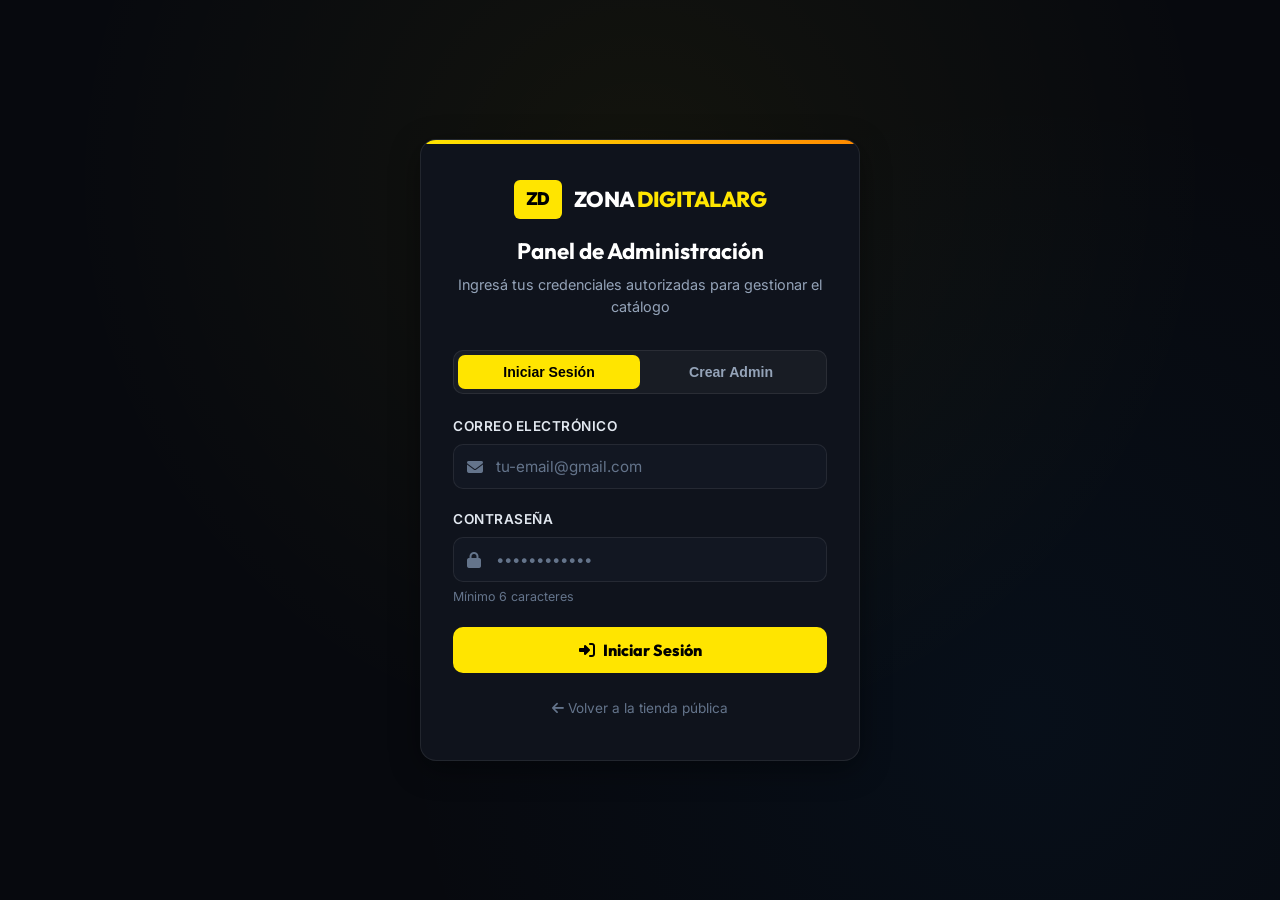
==== admin/index.html @ f590234f "Add files via upload" ====
<!DOCTYPE html>
<html lang="es">
<head>
    <meta charset="UTF-8">
    <meta name="viewport" content="width=device-width, initial-scale=1.0">
    <title>Panel de Administración | Zona Digitalarg</title>
    <meta name="robots" content="noindex, nofollow">
    
    <!-- Google Fonts: Outfit & Inter -->
    <link rel="preconnect" href="https://fonts.googleapis.com">
    <link rel="preconnect" href="https://fonts.gstatic.com" crossorigin>
    <link href="https://fonts.googleapis.com/css2?family=Inter:wght@400;500;600;700&family=Outfit:wght@600;700;800;900&display=swap" rel="stylesheet">
    
    <!-- FontAwesome 6 Icons -->
    <link rel="stylesheet" href="https://cdnjs.cloudflare.com/ajax/libs/font-awesome/6.4.2/css/all.min.css">
    
    <!-- Hoja de estilos del panel -->
    <link rel="stylesheet" href="admin.css">
</head>
<body>

    <!-- ====================================================================
         1. PANTALLA DE INICIO DE SESIÓN (LOGIN)
         ==================================================================== -->
    <div class="login-wrapper" id="loginScreen">
        <div class="login-card">
            <div class="login-header">
                <a href="../index.html" class="login-logo">
                    <span class="login-badge">ZD</span>
                    <span class="login-brand-text">ZONA <span>DIGITALARG</span></span>
                </a>
                <h1 class="login-title">Panel de Administración</h1>
                <p class="login-subtitle">Ingresá tus credenciales autorizadas para gestionar el catálogo</p>
            </div>

            <!-- Alerta informativa de estado de conexión -->
            <div id="loginAlertBox" style="display: none; margin-bottom: 20px; padding: 12px 14px; border-radius: 8px; font-size: 0.88rem;"></div>

            <!-- Selector de modo (Iniciar Sesión vs Registrar Administrador) -->
            <div style="display: flex; background: rgba(255, 255, 255, 0.04); padding: 4px; border-radius: 10px; margin-bottom: 22px; border: 1px solid var(--border-color);">
                <button type="button" id="btnTabLogin" onclick="setAuthMode('login')" style="flex: 1; padding: 9px 12px; border: none; border-radius: 7px; font-weight: 600; font-size: 0.88rem; cursor: pointer; transition: var(--transition); background: var(--color-primary); color: #000;">
                    Iniciar Sesión
                </button>
                <button type="button" id="btnTabRegister" onclick="setAuthMode('register')" style="flex: 1; padding: 9px 12px; border: none; border-radius: 7px; font-weight: 600; font-size: 0.88rem; cursor: pointer; transition: var(--transition); background: transparent; color: var(--text-muted);">
                    Crear Admin
                </button>
            </div>

            <form id="loginForm" onsubmit="handleAuthSubmit(event)">
                <div class="form-group">
                    <label class="form-label" for="loginEmail">Correo Electrónico</label>
                    <div class="input-with-icon">
                        <i class="fa-solid fa-envelope"></i>
                        <input type="email" id="loginEmail" class="form-control" placeholder="tu-email@gmail.com" required autocomplete="email">
                    </div>
                </div>

                <div class="form-group">
                    <label class="form-label" for="loginPassword">Contraseña</label>
                    <div class="input-with-icon">
                        <i class="fa-solid fa-lock"></i>
                        <input type="password" id="loginPassword" class="form-control" placeholder="••••••••••••" required autocomplete="current-password" minlength="6">
                    </div>
                    <span id="authHintText" style="display: block; font-size: 0.78rem; color: var(--text-dim); margin-top: 6px;">
                        Mínimo 6 caracteres
                    </span>
                </div>

                <button type="submit" class="btn-primary" id="btnLoginSubmit">
                    <i class="fa-solid fa-right-to-bracket"></i>
                    <span id="btnSubmitText">Iniciar Sesión</span>
                </button>
            </form>

            <div style="margin-top: 24px; text-align: center;">
                <a href="../index.html" style="color: var(--text-dim); text-decoration: none; font-size: 0.85rem; transition: var(--transition);">
                    <i class="fa-solid fa-arrow-left"></i> Volver a la tienda pública
                </a>
            </div>
        </div>
    </div>


    <!-- ====================================================================
         2. PANEL DE ADMINISTRACIÓN (DASHBOARD AUTENTICADO)
         ==================================================================== -->
    <div id="adminDashboard" style="display: none;">
        
        <!-- Barra de Navegación Superior -->
        <header class="admin-navbar">
            <div class="nav-content">
                <a href="../index.html" target="_blank" class="nav-brand" title="Ver sitio web público">
                    <span class="login-badge">ZD</span>
                    <span class="login-brand-text">ZONA <span>DIGITALARG</span></span>
                    <span class="admin-badge">Admin Panel</span>
                </a>

                <div class="nav-actions">
                    <div class="user-pill">
                        <i class="fa-solid fa-user-shield"></i>
                        <span id="currentAdminEmail">admin@zonadigital.com</span>
                    </div>

                    <a href="../index.html" target="_blank" class="btn-secondary" title="Abrir tienda en nueva pestaña">
                        <i class="fa-solid fa-arrow-up-right-from-square"></i>
                        <span>Ver Web</span>
                    </a>

                    <button type="button" class="btn-danger-outline" onclick="handleLogout()" title="Cerrar sesión">
                        <i class="fa-solid fa-power-off"></i>
                        <span>Salir</span>
                    </button>
                </div>
            </div>
        </header>

        <!-- Contenedor Principal del Panel -->
        <main class="admin-container">
            
            <!-- Selector de Secciones Principales del Admin -->
            <div class="admin-sections-nav">
                <button type="button" class="admin-section-tab active" id="btnTabCatalog" onclick="switchAdminSection('catalog')">
                    <i class="fa-solid fa-gamepad"></i>
                    <span>Catálogo de Juegos</span>
                </button>
                <button type="button" class="admin-section-tab" id="btnTabOffers" onclick="switchAdminSection('offers')">
                    <i class="fa-solid fa-fire" style="color: #FF5E00;"></i>
                    <span>Ofertas & Carrusel</span>
                    <span class="psplus-tab-badge" id="badgeOffersCount" style="background: #FF5E00; color: #fff;">0</span>
                </button>
                <button type="button" class="admin-section-tab" id="btnTabPsPlus" onclick="switchAdminSection('psplus')">
                    <i class="fa-solid fa-crown" style="color: #FFE500;"></i>
                    <span>PlayStation Plus</span>
                    <span class="psplus-tab-badge">Precios</span>
                </button>
            </div>

            <!-- VISTA 1: CATÁLOGO DE JUEGOS -->
            <div id="sectionCatalogView">
                <!-- Fila de Métricas / Resumen rápido -->
                <div class="metrics-grid">
                    <div class="metric-card">
                        <div class="metric-icon-box total">
                            <i class="fa-solid fa-gamepad"></i>
                        </div>
                        <div class="metric-data">
                            <span class="metric-label">Total Catálogo</span>
                            <div class="metric-value" id="statTotalGames">0</div>
                        </div>
                    </div>

                    <div class="metric-card">
                        <div class="metric-icon-box available">
                            <i class="fa-solid fa-circle-check"></i>
                        </div>
                        <div class="metric-data">
                            <span class="metric-label">Disponibles</span>
                            <div class="metric-value" id="statAvailableGames">0</div>
                        </div>
                    </div>

                    <div class="metric-card">
                        <div class="metric-icon-box out">
                            <i class="fa-solid fa-ban"></i>
                        </div>
                        <div class="metric-data">
                            <span class="metric-label">Sin Stock</span>
                            <div class="metric-value" id="statOutGames">0</div>
                        </div>
                    </div>

                    <div class="metric-card">
                        <div class="metric-icon-box upcoming">
                            <i class="fa-solid fa-clock"></i>
                        </div>
                        <div class="metric-data">
                            <span class="metric-label">Próximamente</span>
                            <div class="metric-value" id="statUpcomingGames">0</div>
                        </div>
                    </div>
                </div>

                <!-- Barra de Herramientas: Buscador, Filtros y Botones -->
                <section class="toolbar-section">
                    <div class="toolbar-filters">
                        <!-- Buscador en tiempo real -->
                        <div class="search-box">
                            <i class="fa-solid fa-magnifying-glass"></i>
                            <input type="text" id="adminSearchInput" class="search-input" placeholder="Buscar por título o género..." oninput="filterGamesList()">
                        </div>

                        <!-- Filtro por Plataforma -->
                        <select id="adminPlatformFilter" class="filter-select" onchange="filterGamesList()">
                            <option value="all">Todas las plataformas</option>
                            <option value="PS5">PlayStation 5</option>
                            <option value="PS4">PlayStation 4</option>
                            <option value="PS3">PlayStation 3</option>
                        </select>

                        <!-- Filtro por Disponibilidad -->
                        <select id="adminAvailabilityFilter" class="filter-select" onchange="filterGamesList()">
                            <option value="all">Todos los estados</option>
                            <option value="disponible">🟢 Disponible</option>
                            <option value="sin_stock">🔴 Sin Stock</option>
                            <option value="proximamente">🟣 Próximamente</option>
                        </select>
                    </div>

                    <div class="toolbar-actions">
                        <!-- Botón de migración inicial segura -->
                        <button type="button" class="btn-migrate" id="btnMigrateData" onclick="migrateInitialCatalog()" title="Importa automáticamente todos los juegos actuales a la base de datos">
                            <i class="fa-solid fa-cloud-arrow-up"></i>
                            <span>Migrar Catálogo Actual</span>
                        </button>

                        <!-- Botón para agregar un nuevo juego -->
                        <button type="button" class="btn-add-game" onclick="openGameModal()">
                            <i class="fa-solid fa-plus"></i>
                            <span>Nuevo Juego</span>
                        </button>
                    </div>
                </section>

                <!-- Tabla de Juegos -->
                <div class="table-wrapper">
                    <table class="games-table">
                        <thead>
                            <tr>
                                <th style="width: 50px;">Img</th>
                                <th>Juego / Categoría</th>
                                <th>Plataformas</th>
                                <th>Precios</th>
                                <th style="width: 170px;">Disponibilidad</th>
                                <th style="width: 110px; text-align: right;">Acciones</th>
                            </tr>
                        </thead>
                        <tbody id="gamesTableBody">
                            <!-- Se llena dinámicamente con JavaScript -->
                        </tbody>
                    </table>

                    <!-- Mensaje cuando no hay resultados -->
                    <div class="empty-state" id="emptyStateBox" style="display: none;">
                        <i class="fa-solid fa-box-open"></i>
                        <h3>No se encontraron productos</h3>
                        <p>Intentá cambiando los filtros o agregá un nuevo juego al catálogo.</p>
                    </div>
                </div>
            </div>

            <!-- VISTA 2: GESTIÓN DE OFERTAS & CARRUSEL -->
            <div id="sectionOffersView" style="display: none;">
                <div class="psplus-admin-panel">
                    
                    <div class="psplus-admin-header">
                        <div>
                            <div class="psplus-badge-tag" style="background: rgba(255, 94, 0, 0.12); color: #FF5E00; border-color: rgba(255, 94, 0, 0.3);">
                                <i class="fa-solid fa-fire"></i> Promociones Especiales
                            </div>
                            <h2 class="psplus-admin-title">Gestión de Ofertas & Carrusel</h2>
                            <p class="psplus-admin-subtitle">Agregá o quitá juegos de la sección de Ofertas y definí cuáles aparecen en el Carrusel principal.</p>
                        </div>
                        <div style="display: flex; gap: 10px; align-items: center;">
                            <button type="button" class="btn-primary" onclick="saveAllOffersChanges(event)" id="btnSaveAllOffers" style="background: #FF5E00; border-color: #FF5E00; color: #fff;">
                                <i class="fa-solid fa-floppy-disk"></i>
                                <span>Guardar Cambios de Ofertas</span>
                            </button>
                        </div>
                    </div>

                    <!-- Panel rápido para agregar un juego a ofertas -->
                    <div class="add-offer-box">
                        <div style="display: flex; align-items: center; gap: 8px; margin-bottom: 16px;">
                            <i class="fa-solid fa-circle-plus" style="color: #FF5E00; font-size: 1.2rem;"></i>
                            <h3 style="font-family: var(--font-heading); font-size: 1.15rem; color: #fff; margin: 0;">Poner un Juego en Oferta</h3>
                        </div>
                        
                        <div class="add-offer-grid">
                            <div class="form-group" style="margin-bottom: 0;">
                                <label class="form-label" for="adminOfferSelectGame">Elegir Juego del Catálogo</label>
                                <select id="adminOfferSelectGame" class="form-control" onchange="onAdminSelectGameForOffer()">
                                    <option value="">-- Seleccioná un juego --</option>
                                    <!-- Se llena dinámicamente con los juegos del catálogo -->
                                </select>
                            </div>

                            <div class="form-group" style="margin-bottom: 0;">
                                <label class="form-label" for="adminOfferNewPrice">Precio de Oferta ($)</label>
                                <input type="number" id="adminOfferNewPrice" class="form-control" placeholder="Ej: 14500" oninput="calculateOfferDiscount()">
                            </div>

                            <div class="form-group" style="margin-bottom: 0;">
                                <label class="form-label" for="adminOfferOldPrice">Precio Anterior ($)</label>
                                <input type="number" id="adminOfferOldPrice" class="form-control" placeholder="Ej: 22000" oninput="calculateOfferDiscount()">
                            </div>

                            <div class="form-group" style="margin-bottom: 0;">
                                <label class="form-label" for="adminOfferDiscount">Descuento (%)</label>
                                <input type="text" id="adminOfferDiscount" class="form-control" placeholder="-30%">
                            </div>

                            <div class="form-group" style="margin-bottom: 0; display: flex; align-items: center; padding-top: 28px;">
                                <label style="display: flex; align-items: center; gap: 8px; cursor: pointer; color: var(--text-white); font-weight: 600; font-size: 0.88rem;">
                                    <input type="checkbox" id="adminOfferInCarousel" checked style="width: 18px; height: 18px; accent-color: #FF5E00;">
                                    <span>Destacar en Carrusel</span>
                                </label>
                            </div>

                            <div style="display: flex; align-items: flex-end;">
                                <button type="button" class="btn-primary" onclick="addGameToOffers()" style="width: 100%; justify-content: center; background: #FF5E00; border-color: #FF5E00; color: #fff;">
                                    <i class="fa-solid fa-plus"></i>
                                    <span>Activar Oferta</span>
                                </button>
                            </div>
                        </div>
                    </div>

                    <!-- Grilla / Lista de Ofertas Activas -->
                    <div style="margin-top: 30px;">
                        <div style="display: flex; justify-content: space-between; align-items: center; margin-bottom: 16px; flex-wrap: wrap; gap: 10px;">
                            <h3 style="font-family: var(--font-heading); font-size: 1.2rem; color: var(--text-white); display: flex; align-items: center; gap: 10px;">
                                <i class="fa-solid fa-tags" style="color: #FF5E00;"></i>
                                <span>Juegos en Oferta Activos</span>
                                <span class="psplus-tab-badge" id="activeOffersCounter" style="background: #FF5E00; color: #fff;">0</span>
                            </h3>
                            <span style="font-size: 0.85rem; color: var(--text-dim);">
                                Hacé clic en la estrella para mostrar o quitar del carrusel principal
                            </span>
                        </div>

                        <div class="table-wrapper">
                            <table class="games-table">
                                <thead>
                                    <tr>
                                        <th style="width: 50px;">Img</th>
                                        <th>Juego</th>
                                        <th style="width: 160px;">Precio Oferta</th>
                                        <th style="width: 160px;">Precio Tachado</th>
                                        <th style="width: 110px;">Descuento</th>
                                        <th style="width: 150px; text-align: center;">Carrusel</th>
                                        <th style="width: 120px; text-align: right;">Acciones</th>
                                    </tr>
                                </thead>
                                <tbody id="offersTableBody">
                                    <!-- Se llena dinámicamente con JavaScript -->
                                </tbody>
                            </table>
                        </div>
                    </div>

                </div>
            </div>

            <!-- VISTA 3: GESTIÓN DE PRECIOS PLAYSTATION PLUS -->
            <div id="sectionPsPlusView" style="display: none;">
                <div class="psplus-admin-panel">
                    <div class="psplus-admin-header">
                        <div>
                            <div class="psplus-badge-tag"><i class="fa-solid fa-crown"></i> Membresías Oficiales</div>
                            <h2 class="psplus-admin-title">Precios de PlayStation Plus</h2>
                            <p class="psplus-admin-subtitle">Modificá los precios de cada plan y duración para PS5 y PS4 en un solo clic.</p>
                        </div>
                        <div class="psplus-console-selector">
                            <button type="button" class="psplus-console-btn active" id="btnPsPlusPS5" onclick="setAdminPsPlusConsole('PS5')">
                                <i class="fa-brands fa-playstation"></i> PlayStation 5
                            </button>
                            <button type="button" class="psplus-console-btn" id="btnPsPlusPS4" onclick="setAdminPsPlusConsole('PS4')">
                                <i class="fa-brands fa-playstation"></i> PlayStation 4
                            </button>
                        </div>
                    </div>

                    <form id="psPlusPricesForm" onsubmit="saveAdminPsPlusPrices(event)">
                        <div class="psplus-cards-grid">
                            <!-- Tarjeta Essential -->
                            <div class="psplus-admin-card tier-essential">
                                <div class="psplus-card-top" style="border-left: 4px solid #FFE500;">
                                    <div class="psplus-tier-badge-pill" style="color: #FFE500; background: rgba(255, 229, 0, 0.1);">
                                        <i class="fa-solid fa-bolt"></i> Essential
                                    </div>
                                    <h3 class="psplus-tier-headline">PS Plus Essential</h3>
                                    <p class="psplus-tier-sub">Online multijugador y juegos mensuales</p>
                                </div>
                                <div class="psplus-prices-inputs">
                                    <div class="price-input-row">
                                        <label><i class="fa-regular fa-calendar"></i> 1 Mes</label>
                                        <div class="currency-input-wrap">
                                            <span>$</span>
                                            <input type="number" id="psplus_essential_1" min="0" step="100" class="form-control" required>
                                        </div>
                                    </div>
                                    <div class="price-input-row">
                                        <label><i class="fa-regular fa-calendar-days"></i> 3 Meses</label>
                                        <div class="currency-input-wrap">
                                            <span>$</span>
                                            <input type="number" id="psplus_essential_3" min="0" step="100" class="form-control" required>
                                        </div>
                                    </div>
                                    <div class="price-input-row">
                                        <label><i class="fa-solid fa-calendar-week"></i> 6 Meses</label>
                                        <div class="currency-input-wrap">
                                            <span>$</span>
                                            <input type="number" id="psplus_essential_6" min="0" step="100" class="form-control" required>
                                        </div>
                                    </div>
                                    <div class="price-input-row">
                                        <label><i class="fa-solid fa-calendar-check"></i> 12 Meses</label>
                                        <div class="currency-input-wrap">
                                            <span>$</span>
                                            <input type="number" id="psplus_essential_12" min="0" step="100" class="form-control" required>
                                        </div>
                                    </div>
                                </div>
                            </div>

                            <!-- Tarjeta Extra -->
                            <div class="psplus-admin-card tier-extra">
                                <div class="psplus-card-top" style="border-left: 4px solid #00D2FF;">
                                    <div class="psplus-tier-badge-pill" style="color: #00D2FF; background: rgba(0, 210, 255, 0.1);">
                                        <i class="fa-solid fa-fire"></i> Extra (Recomendado)
                                    </div>
                                    <h3 class="psplus-tier-headline">PS Plus Extra</h3>
                                    <p class="psplus-tier-sub">Catálogo de 400+ juegos PS4 y PS5</p>
                                </div>
                                <div class="psplus-prices-inputs">
                                    <div class="price-input-row">
                                        <label><i class="fa-regular fa-calendar"></i> 1 Mes</label>
                                        <div class="currency-input-wrap">
                                            <span>$</span>
                                            <input type="number" id="psplus_extra_1" min="0" step="100" class="form-control" required>
                                        </div>
                                    </div>
                                    <div class="price-input-row">
                                        <label><i class="fa-regular fa-calendar-days"></i> 3 Meses</label>
                                        <div class="currency-input-wrap">
                                            <span>$</span>
                                            <input type="number" id="psplus_extra_3" min="0" step="100" class="form-control" required>
                                        </div>
                                    </div>
                                    <div class="price-input-row">
                                        <label><i class="fa-solid fa-calendar-week"></i> 6 Meses</label>
                                        <div class="currency-input-wrap">
                                            <span>$</span>
                                            <input type="number" id="psplus_extra_6" min="0" step="100" class="form-control" required>
                                        </div>
                                    </div>
                                    <div class="price-input-row">
                                        <label><i class="fa-solid fa-calendar-check"></i> 12 Meses</label>
                                        <div class="currency-input-wrap">
                                            <span>$</span>
                                            <input type="number" id="psplus_extra_12" min="0" step="100" class="form-control" required>
                                        </div>
                                    </div>
                                </div>
                            </div>

                            <!-- Tarjeta Deluxe -->
                            <div class="psplus-admin-card tier-deluxe">
                                <div class="psplus-card-top" style="border-left: 4px solid #C084FC;">
                                    <div class="psplus-tier-badge-pill" style="color: #C084FC; background: rgba(192, 132, 252, 0.1);">
                                        <i class="fa-solid fa-crown"></i> Deluxe (Máximo)
                                    </div>
                                    <h3 class="psplus-tier-headline">PS Plus Deluxe</h3>
                                    <p class="psplus-tier-sub">Clásicos PS1/PS2/PSP y pruebas</p>
                                </div>
                                <div class="psplus-prices-inputs">
                                    <div class="price-input-row">
                                        <label><i class="fa-regular fa-calendar"></i> 1 Mes</label>
                                        <div class="currency-input-wrap">
                                            <span>$</span>
                                            <input type="number" id="psplus_deluxe_1" min="0" step="100" class="form-control" required>
                                        </div>
                                    </div>
                                    <div class="price-input-row">
                                        <label><i class="fa-regular fa-calendar-days"></i> 3 Meses</label>
                                        <div class="currency-input-wrap">
                                            <span>$</span>
                                            <input type="number" id="psplus_deluxe_3" min="0" step="100" class="form-control" required>
                                        </div>
                                    </div>
                                    <div class="price-input-row">
                                        <label><i class="fa-solid fa-calendar-week"></i> 6 Meses</label>
                                        <div class="currency-input-wrap">
                                            <span>$</span>
                                            <input type="number" id="psplus_deluxe_6" min="0" step="100" class="form-control" required>
                                        </div>
                                    </div>
                                    <div class="price-input-row">
                                        <label><i class="fa-solid fa-calendar-check"></i> 12 Meses</label>
                                        <div class="currency-input-wrap">
                                            <span>$</span>
                                            <input type="number" id="psplus_deluxe_12" min="0" step="100" class="form-control" required>
                                        </div>
                                    </div>
                                </div>
                            </div>
                        </div>

                        <!-- Barra de Acciones de PS Plus -->
                        <div class="psplus-admin-actions">
                            <button type="submit" class="btn-primary" id="btnSavePsPlus">
                                <i class="fa-solid fa-floppy-disk"></i>
                                <span>Guardar Precios de PlayStation Plus</span>
                            </button>
                            <button type="button" class="btn-secondary" onclick="resetAdminPsPlusPrices()">
                                <i class="fa-solid fa-rotate-left"></i>
                                <span>Restablecer Precios Originales</span>
                            </button>
                            <span id="psplusSaveHint" class="psplus-save-hint">
                                <i class="fa-solid fa-circle-check"></i> Los precios se reflejan en la tienda pública al instante.
                            </span>
                        </div>
                    </form>
                </div>
            </div>

        </main>
    </div>


    <!-- ====================================================================
         3. MODAL DE CREACIÓN / EDICIÓN DE JUEGO
         ==================================================================== -->
    <div class="modal-overlay" id="gameEditModal">
        <div class="modal-card">
            
            <div class="modal-header">
                <h2 class="modal-title" id="modalFormTitle">
                    <i class="fa-solid fa-gamepad"></i>
                    <span>Agregar Nuevo Juego</span>
                </h2>
                <button type="button" class="btn-close-modal" onclick="closeGameModal()" title="Cerrar ventana">
                    <i class="fa-solid fa-xmark"></i>
                </button>
            </div>

            <form id="gameForm" onsubmit="saveGame(event)">
                <input type="hidden" id="formGameId">

                <div class="modal-body">
                    
                    <!-- 1. Nombre del Juego -->
                    <div class="form-group">
                        <label class="form-label" for="formTitle">Título del Juego *</label>
                        <input type="text" id="formTitle" class="form-control" placeholder="Ej: EA SPORTS FC 27" required>
                    </div>

                    <!-- 2. Plataformas y Categoría -->
                    <div class="form-grid-2">
                        <div class="form-group">
                            <label class="form-label">Plataformas *</label>
                            <div class="platforms-selector">
                                <label class="platform-chip" id="chipPS5">
                                    <input type="checkbox" id="checkPS5" value="PS5" onchange="togglePlatformChip(this); updatePriceInputsVisibility();">
                                    <span>PS5</span>
                                </label>
                                <label class="platform-chip" id="chipPS4">
                                    <input type="checkbox" id="checkPS4" value="PS4" onchange="togglePlatformChip(this); updatePriceInputsVisibility();">
                                    <span>PS4</span>
                                </label>
                                <label class="platform-chip" id="chipPS3">
                                    <input type="checkbox" id="checkPS3" value="PS3" onchange="togglePlatformChip(this); updatePriceInputsVisibility();">
                                    <span>PS3</span>
                                </label>
                            </div>
                        </div>

                        <div class="form-group">
                            <label class="form-label" for="formCategory">Categoría</label>
                            <select id="formCategory" class="form-control">
                                <option value="accion">Acción</option>
                                <option value="deportes">Deportes</option>
                                <option value="aventura">Aventura</option>
                                <option value="terror">Terror</option>
                                <option value="carreras">Carreras</option>
                                <option value="lucha">Lucha</option>
                                <option value="rpg">RPG / Rol</option>
                                <option value="familiar">Familiar / Cooperativo</option>
                            </select>
                        </div>
                    </div>

                    <!-- 3. Estado de Disponibilidad (Regla 4) -->
                    <div class="form-group">
                        <label class="form-label">Estado de Disponibilidad *</label>
                        <div class="availability-radios">
                            <label class="avail-card-option opt-disponible selected" id="optDispo">
                                <input type="radio" name="formAvailability" value="disponible" checked onchange="updateAvailabilityRadioUi()">
                                <span class="avail-title"><i class="fa-solid fa-circle-check"></i> Disponible</span>
                                <span class="avail-desc">Precios visibles y compra habilitada</span>
                            </label>

                            <label class="avail-card-option opt-sin_stock" id="optStock">
                                <input type="radio" name="formAvailability" value="sin_stock" onchange="updateAvailabilityRadioUi()">
                                <span class="avail-title"><i class="fa-solid fa-ban"></i> Sin Stock</span>
                                <span class="avail-desc">Visible pero compra deshabilitada</span>
                            </label>

                            <label class="avail-card-option opt-proximamente" id="optProxi">
                                <input type="radio" name="formAvailability" value="proximamente" onchange="updateAvailabilityRadioUi()">
                                <span class="avail-title"><i class="fa-solid fa-clock"></i> Próximamente</span>
                                <span class="avail-desc">Estado de preventa / lanzamiento</span>
                            </label>
                        </div>
                    </div>

                    <!-- 4. Precios por Plataforma y Tipo de Cuenta -->
                    <div style="background: rgba(255,255,255,0.02); border: 1px solid var(--border-color); border-radius: var(--radius-md); padding: 16px; margin-bottom: 20px;">
                        <h4 style="font-family: var(--font-heading); font-size: 0.95rem; color: #fff; margin-bottom: 12px; display: flex; align-items: center; gap: 8px;">
                            <i class="fa-solid fa-tags" style="color: var(--color-primary);"></i>
                            <span>Precios por Plataforma y Cuenta</span>
                        </h4>

                        <!-- Precios PS5 / General -->
                        <div id="pricesPS5Section" class="form-grid-2" style="margin-bottom: 12px;">
                            <div class="form-group" style="margin-bottom: 0;">
                                <label class="form-label" for="formPricePrimary">Precio Primaria (PS5) ($)</label>
                                <input type="number" id="formPricePrimary" class="form-control" placeholder="Ej: 29500" min="0">
                            </div>
                            <div class="form-group" style="margin-bottom: 0;">
                                <label class="form-label" for="formPriceSecondary">Precio Secundaria (PS5) ($)</label>
                                <input type="number" id="formPriceSecondary" class="form-control" placeholder="Ej: 18500 (vacío si no tiene)" min="0">
                            </div>
                        </div>

                        <!-- Precios específicos PS4 (si difieren de PS5) -->
                        <div id="pricesPS4Section" class="form-grid-2" style="margin-bottom: 12px;">
                            <div class="form-group" style="margin-bottom: 0;">
                                <label class="form-label" for="formPricePrimaryPS4">Precio Primaria (PS4) ($)</label>
                                <input type="number" id="formPricePrimaryPS4" class="form-control" placeholder="Opcional si es igual a PS5" min="0">
                            </div>
                            <div class="form-group" style="margin-bottom: 0;">
                                <label class="form-label" for="formPriceSecondaryPS4">Precio Secundaria (PS4) ($)</label>
                                <input type="number" id="formPriceSecondaryPS4" class="form-control" placeholder="Opcional si es igual a PS5" min="0">
                            </div>
                        </div>

                        <!-- Precio PS3 -->
                        <div id="pricesPS3Section" class="form-group" style="margin-bottom: 0; display: none;">
                            <label class="form-label" for="formPricePS3">Precio PlayStation 3 ($)</label>
                            <input type="number" id="formPricePS3" class="form-control" placeholder="Ej: 8500" min="0">
                        </div>
                    </div>

                    <!-- 5. Opciones de Oferta y Destacado -->
                    <div class="form-grid-2">
                        <div style="background: rgba(255,255,255,0.02); border: 1px solid var(--border-color); border-radius: var(--radius-md); padding: 14px;">
                            <label style="display: flex; align-items: center; gap: 10px; cursor: pointer; font-weight: 700; margin-bottom: 10px;">
                                <input type="checkbox" id="formIsOffer" style="accent-color: var(--color-primary); width: 16px; height: 16px;" onchange="toggleOfferInputs(this.checked)">
                                <span>¿Está en Oferta?</span>
                            </label>
                            
                            <div id="offerInputsBox" style="display: none; gap: 10px; flex-direction: column;">
                                <input type="number" id="formOldPricePrimary" class="form-control" placeholder="Precio anterior tachado ($)">
                                <input type="text" id="formDiscount" class="form-control" placeholder="Texto de descuento (ej: -30%)">
                            </div>
                        </div>

                        <div style="background: rgba(255,255,255,0.02); border: 1px solid var(--border-color); border-radius: var(--radius-md); padding: 14px; display: flex; align-items: center;">
                            <label style="display: flex; align-items: center; gap: 10px; cursor: pointer; font-weight: 700;">
                                <input type="checkbox" id="formIsFeatured" style="accent-color: var(--color-primary); width: 16px; height: 16px;">
                                <div>
                                    <span>Juego Destacado</span>
                                    <div style="font-size: 0.78rem; color: var(--text-muted); font-weight: 400;">Aparecerá en los primeros lugares del catálogo</div>
                                </div>
                            </label>
                        </div>
                    </div>

                    <!-- 6. Portada del Juego (Subir o URL) -->
                    <div class="form-group" style="margin-top: 20px;">
                        <label class="form-label">Portada del Juego *</label>
                        
                        <div class="image-upload-box">
                            <div class="image-preview-frame" id="coverPreviewFrame">
                                <i class="fa-regular fa-image" id="coverPlaceholderIcon"></i>
                                <img id="coverPreviewImg" src="" alt="Previsualización" style="display: none;">
                            </div>

                            <div class="image-upload-controls">
                                <!-- Opción A: Subir imagen directa -->
                                <div style="margin-bottom: 10px;">
                                    <label class="btn-file-upload">
                                        <i class="fa-solid fa-cloud-arrow-up"></i>
                                        <span>Subir foto desde este dispositivo</span>
                                        <input type="file" id="formCoverFile" accept="image/*" style="display: none;" onchange="handleFileSelect(event)">
                                    </label>
                                    <span id="uploadFileNameHint" style="font-size: 0.8rem; color: var(--text-dim); margin-left: 8px;"></span>
                                </div>

                                <!-- Opción B: Ingresar URL o archivo existente -->
                                <div>
                                    <input type="text" id="formImageUrl" class="form-control" placeholder="O pegá la URL / nombre de archivo existente (ej: cod m3 3.jpg)" oninput="updateCoverPreview(this.value)">
                                </div>
                            </div>
                        </div>
                    </div>

                    <!-- 7. Ficha Técnica y Descripción -->
                    <div class="form-grid-3">
                        <div class="form-group">
                            <label class="form-label" for="formGenre">Género</label>
                            <input type="text" id="formGenre" class="form-control" placeholder="Ej: Acción / Disparos">
                        </div>
                        <div class="form-group">
                            <label class="form-label" for="formLanguages">Idiomas</label>
                            <input type="text" id="formLanguages" class="form-control" placeholder="Ej: Español Latino, Inglés" value="Español Latino, Inglés">
                        </div>
                        <div class="form-group">
                            <label class="form-label" for="formSize">Espacio en disco</label>
                            <input type="text" id="formSize" class="form-control" placeholder="Ej: Aprox. 60 GB">
                        </div>
                    </div>

                    <div class="form-group" style="margin-bottom: 0;">
                        <label class="form-label" for="formDescription">Descripción</label>
                        <textarea id="formDescription" class="form-control" rows="3" placeholder="Breve sinopsis o detalles del juego para los clientes..."></textarea>
                    </div>

                </div>

                <div class="modal-footer">
                    <button type="button" class="btn-secondary" onclick="closeGameModal()">Cancelar</button>
                    <button type="submit" class="btn-primary" id="btnSaveGame" style="width: auto; padding: 10px 24px;">
                        <i class="fa-solid fa-floppy-disk"></i>
                        <span>Guardar Cambios</span>
                    </button>
                </div>
            </form>
        </div>
    </div>


    <!-- ====================================================================
         4. MODAL DE CONFIRMACIÓN PARA ELIMINAR (Regla 3)
         ==================================================================== -->
    <div class="modal-overlay" id="deleteConfirmModal">
        <div class="modal-card" style="max-width: 440px;">
            <div class="modal-body delete-modal-content">
                <div class="delete-icon-warning">
                    <i class="fa-solid fa-triangle-exclamation"></i>
                </div>
                <h3 style="font-family: var(--font-heading); font-size: 1.3rem; color: #fff; margin-bottom: 8px;">¿Eliminar este juego?</h3>
                <p style="color: var(--text-muted); font-size: 0.92rem; margin-bottom: 20px;">
                    Estás a punto de borrar <strong id="deleteGameTitle" style="color: #fff;">este juego</strong> del catálogo. Esta acción no se puede deshacer.
                </p>

                <div style="display: flex; gap: 10px; justify-content: center;">
                    <button type="button" class="btn-secondary" onclick="closeDeleteModal()" style="flex: 1;">Cancelar</button>
                    <button type="button" class="btn-primary" id="btnConfirmDelete" onclick="executeDeleteGame()" style="flex: 1; background: #EF4444; color: #fff;">
                        <i class="fa-solid fa-trash"></i> Eliminar
                    </button>
                </div>
            </div>
        </div>
    </div>


    <!-- Contenedor para notificaciones Toast -->
    <div class="toast-container" id="toastContainer"></div>


    <!-- ====================================================================
         SCRIPTS
         ==================================================================== -->
    <!-- Supabase JS Oficial (v2) -->
    <script src="https://cdn.jsdelivr.net/npm/@supabase/supabase-js@2"></script>
    
    <!-- Configuración compartida con la web pública -->
    <script src="../supabase-config.js"></script>
    
    <!-- Datos locales actuales para permitir la importación automática -->
    <script src="../games.js"></script>
    
    <!-- Lógica del Panel de Administración -->
    <script src="admin.js?v=2"></script>
</body>
</html>
---- admin/admin.css ----
/**
 * ==========================================================================
 * ZONA DIGITALARG - ESTILOS DEL PANEL DE ADMINISTRACIÓN (/admin)
 * ==========================================================================
 */

:root {
    --bg-dark: #07090e;
    --bg-card: #0f131c;
    --bg-card-hover: #161b27;
    --bg-input: #121722;
    --border-color: rgba(255, 255, 255, 0.08);
    --border-focus: #FFE500;
    
    --color-primary: #FFE500;
    --color-primary-hover: #ffea2e;
    --color-primary-glow: rgba(255, 229, 0, 0.25);
    
    --color-ps5: #0070D1;
    --color-ps4: #2962FF;
    --color-ps3: #E60012;
    
    --status-available: #10B981;
    --status-available-bg: rgba(16, 185, 129, 0.12);
    --status-out: #EF4444;
    --status-out-bg: rgba(239, 68, 68, 0.12);
    --status-upcoming: #8B5CF6;
    --status-upcoming-bg: rgba(139, 92, 246, 0.12);
    
    --text-white: #FFFFFF;
    --text-light: #E2E8F0;
    --text-muted: #94A3B8;
    --text-dim: #64748B;
    
    --font-heading: 'Outfit', -apple-system, BlinkMacSystemFont, sans-serif;
    --font-body: 'Inter', -apple-system, BlinkMacSystemFont, sans-serif;
    
    --radius-sm: 6px;
    --radius-md: 10px;
    --radius-lg: 16px;
    --radius-full: 9999px;
    
    --shadow-card: 0 8px 30px rgba(0, 0, 0, 0.4);
    --transition: all 0.2s cubic-bezier(0.16, 1, 0.3, 1);
}

* {
    margin: 0;
    padding: 0;
    box-sizing: border-box;
}

body {
    background-color: var(--bg-dark);
    color: var(--text-light);
    font-family: var(--font-body);
    font-size: 15px;
    line-height: 1.5;
    min-height: 100vh;
}

/* ==========================================================================
   PANTALLA DE INICIO DE SESIÓN
   ========================================================================== */
.login-wrapper {
    min-height: 100vh;
    display: flex;
    align-items: center;
    justify-content: center;
    padding: 24px;
    background: radial-gradient(circle at 50% 20%, rgba(255, 229, 0, 0.05) 0%, transparent 60%),
                radial-gradient(circle at 80% 80%, rgba(0, 112, 209, 0.06) 0%, transparent 50%),
                var(--bg-dark);
}

.login-card {
    width: 100%;
    max-width: 440px;
    background: var(--bg-card);
    border: 1px solid var(--border-color);
    border-radius: var(--radius-lg);
    padding: 40px 32px;
    box-shadow: var(--shadow-card);
    position: relative;
    overflow: hidden;
}

.login-card::before {
    content: '';
    position: absolute;
    top: 0;
    left: 0;
    right: 0;
    height: 4px;
    background: linear-gradient(90deg, var(--color-primary), #FF8A00);
}

.login-header {
    text-align: center;
    margin-bottom: 32px;
}

.login-logo {
    display: inline-flex;
    align-items: center;
    gap: 12px;
    margin-bottom: 16px;
    text-decoration: none;
}

.login-badge {
    background: var(--color-primary);
    color: #000;
    font-weight: 900;
    font-size: 1.1rem;
    padding: 6px 12px;
    border-radius: var(--radius-sm);
    letter-spacing: -0.5px;
}

.login-brand-text {
    font-family: var(--font-heading);
    font-size: 1.35rem;
    font-weight: 800;
    color: #fff;
    letter-spacing: -0.5px;
}

.login-brand-text span {
    color: var(--color-primary);
}

.login-title {
    font-family: var(--font-heading);
    font-size: 1.4rem;
    font-weight: 700;
    color: var(--text-white);
    margin-bottom: 6px;
}

.login-subtitle {
    color: var(--text-muted);
    font-size: 0.9rem;
}

/* Formularios generales */
.form-group {
    margin-bottom: 20px;
}

.form-label {
    display: block;
    font-size: 0.85rem;
    font-weight: 600;
    color: var(--text-light);
    margin-bottom: 8px;
    text-transform: uppercase;
    letter-spacing: 0.5px;
}

.input-with-icon {
    position: relative;
}

.input-with-icon i {
    position: absolute;
    left: 14px;
    top: 50%;
    transform: translateY(-50%);
    color: var(--text-dim);
    font-size: 1rem;
}

.form-control {
    width: 100%;
    background-color: var(--bg-input);
    border: 1px solid var(--border-color);
    border-radius: var(--radius-md);
    padding: 12px 14px;
    color: var(--text-white);
    font-family: var(--font-body);
    font-size: 0.95rem;
    transition: var(--transition);
}

.input-with-icon .form-control {
    padding-left: 42px;
}

.form-control:focus {
    outline: none;
    border-color: var(--color-primary);
    box-shadow: 0 0 0 3px var(--color-primary-glow);
}

.form-control::placeholder {
    color: var(--text-dim);
}

.btn-primary {
    display: inline-flex;
    align-items: center;
    justify-content: center;
    gap: 8px;
    width: 100%;
    background: var(--color-primary);
    color: #000;
    font-family: var(--font-heading);
    font-weight: 800;
    font-size: 1rem;
    padding: 13px 20px;
    border-radius: var(--radius-md);
    border: none;
    cursor: pointer;
    transition: var(--transition);
}

.btn-primary:hover {
    background: var(--color-primary-hover);
    transform: translateY(-1px);
    box-shadow: 0 4px 16px var(--color-primary-glow);
}

.btn-primary:active {
    transform: translateY(0);
}

.btn-primary:disabled {
    opacity: 0.6;
    cursor: not-allowed;
    transform: none !important;
}

/* ==========================================================================
   PANEL DE CONTROL PRINCIPAL (NAVBAR + LAYOUT)
   ========================================================================== */
.admin-navbar {
    background: rgba(15, 19, 28, 0.9);
    backdrop-filter: blur(12px);
    border-bottom: 1px solid var(--border-color);
    position: sticky;
    top: 0;
    z-index: 100;
    padding: 14px 24px;
}

.nav-content {
    max-width: 1400px;
    margin: 0 auto;
    display: flex;
    align-items: center;
    justify-content: space-between;
    gap: 16px;
}

.nav-brand {
    display: flex;
    align-items: center;
    gap: 14px;
    text-decoration: none;
}

.admin-badge {
    background: rgba(255, 229, 0, 0.12);
    border: 1px solid rgba(255, 229, 0, 0.3);
    color: var(--color-primary);
    font-size: 0.75rem;
    font-weight: 800;
    padding: 3px 8px;
    border-radius: var(--radius-sm);
    text-transform: uppercase;
    letter-spacing: 0.5px;
}

.nav-actions {
    display: flex;
    align-items: center;
    gap: 12px;
}

.user-pill {
    display: flex;
    align-items: center;
    gap: 8px;
    background: var(--bg-input);
    border: 1px solid var(--border-color);
    padding: 6px 12px;
    border-radius: var(--radius-full);
    font-size: 0.85rem;
    color: var(--text-light);
}

.user-pill i {
    color: var(--color-primary);
}

.btn-secondary {
    display: inline-flex;
    align-items: center;
    gap: 8px;
    background: var(--bg-input);
    color: var(--text-light);
    border: 1px solid var(--border-color);
    padding: 8px 14px;
    border-radius: var(--radius-md);
    font-size: 0.85rem;
    font-weight: 600;
    cursor: pointer;
    text-decoration: none;
    transition: var(--transition);
}

.btn-secondary:hover {
    background: var(--bg-card-hover);
    color: #fff;
    border-color: rgba(255, 255, 255, 0.16);
}

.btn-danger-outline {
    display: inline-flex;
    align-items: center;
    gap: 6px;
    background: transparent;
    color: #F87171;
    border: 1px solid rgba(239, 68, 68, 0.3);
    padding: 8px 14px;
    border-radius: var(--radius-md);
    font-size: 0.85rem;
    font-weight: 600;
    cursor: pointer;
    transition: var(--transition);
}

.btn-danger-outline:hover {
    background: rgba(239, 68, 68, 0.12);
    border-color: #EF4444;
}

/* ==========================================================================
   CONTENEDOR PRINCIPAL
   ========================================================================== */
.admin-container {
    max-width: 1400px;
    margin: 0 auto;
    padding: 28px 24px 60px;
}

/* Tarjetas de métricas */
.metrics-grid {
    display: grid;
    grid-template-columns: repeat(auto-fit, minmax(210px, 1fr));
    gap: 16px;
    margin-bottom: 28px;
}

.metric-card {
    background: var(--bg-card);
    border: 1px solid var(--border-color);
    border-radius: var(--radius-lg);
    padding: 18px 20px;
    display: flex;
    align-items: center;
    gap: 16px;
    box-shadow: 0 4px 16px rgba(0,0,0,0.2);
}

.metric-icon-box {
    width: 46px;
    height: 46px;
    border-radius: var(--radius-md);
    display: flex;
    align-items: center;
    justify-content: center;
    font-size: 1.25rem;
    flex-shrink: 0;
}

.metric-icon-box.total { background: rgba(255, 229, 0, 0.12); color: var(--color-primary); }
.metric-icon-box.available { background: var(--status-available-bg); color: var(--status-available); }
.metric-icon-box.out { background: var(--status-out-bg); color: var(--status-out); }
.metric-icon-box.upcoming { background: var(--status-upcoming-bg); color: var(--status-upcoming); }

.metric-data .metric-label {
    font-size: 0.8rem;
    color: var(--text-muted);
    text-transform: uppercase;
    font-weight: 600;
    letter-spacing: 0.5px;
}

.metric-data .metric-value {
    font-family: var(--font-heading);
    font-size: 1.6rem;
    font-weight: 800;
    color: var(--text-white);
    line-height: 1.1;
    margin-top: 2px;
}

/* Barra de herramientas / filtros */
.toolbar-section {
    background: var(--bg-card);
    border: 1px solid var(--border-color);
    border-radius: var(--radius-lg);
    padding: 18px 20px;
    margin-bottom: 24px;
    display: flex;
    flex-wrap: wrap;
    align-items: center;
    justify-content: space-between;
    gap: 16px;
}

.toolbar-filters {
    display: flex;
    flex-wrap: wrap;
    align-items: center;
    gap: 12px;
    flex: 1;
    min-width: 280px;
}

.search-box {
    position: relative;
    min-width: 260px;
    flex: 1;
}

.search-box i {
    position: absolute;
    left: 14px;
    top: 50%;
    transform: translateY(-50%);
    color: var(--text-dim);
}

.search-input {
    width: 100%;
    background: var(--bg-input);
    border: 1px solid var(--border-color);
    border-radius: var(--radius-md);
    padding: 10px 14px 10px 40px;
    color: var(--text-white);
    font-size: 0.9rem;
    transition: var(--transition);
}

.search-input:focus {
    outline: none;
    border-color: var(--color-primary);
}

.filter-select {
    background: var(--bg-input);
    border: 1px solid var(--border-color);
    border-radius: var(--radius-md);
    padding: 10px 14px;
    color: var(--text-white);
    font-size: 0.9rem;
    cursor: pointer;
    transition: var(--transition);
}

.filter-select:focus {
    outline: none;
    border-color: var(--color-primary);
}

.toolbar-actions {
    display: flex;
    align-items: center;
    gap: 10px;
}

.btn-add-game {
    display: inline-flex;
    align-items: center;
    gap: 8px;
    background: var(--color-primary);
    color: #000;
    font-family: var(--font-heading);
    font-weight: 800;
    font-size: 0.95rem;
    padding: 10px 18px;
    border-radius: var(--radius-md);
    border: none;
    cursor: pointer;
    transition: var(--transition);
    white-space: nowrap;
}

.btn-add-game:hover {
    background: var(--color-primary-hover);
    transform: translateY(-1px);
    box-shadow: 0 4px 16px var(--color-primary-glow);
}

.btn-migrate {
    display: inline-flex;
    align-items: center;
    gap: 8px;
    background: rgba(0, 112, 209, 0.14);
    color: #60A5FA;
    border: 1px solid rgba(0, 112, 209, 0.35);
    padding: 10px 16px;
    border-radius: var(--radius-md);
    font-size: 0.85rem;
    font-weight: 700;
    cursor: pointer;
    transition: var(--transition);
    white-space: nowrap;
}

.btn-migrate:hover {
    background: rgba(0, 112, 209, 0.25);
    border-color: #60A5FA;
    color: #fff;
}

/* ==========================================================================
   TABLA / LISTADO DE JUEGOS
   ========================================================================== */
.table-wrapper {
    background: var(--bg-card);
    border: 1px solid var(--border-color);
    border-radius: var(--radius-lg);
    overflow: hidden;
    box-shadow: var(--shadow-card);
}

.games-table {
    width: 100%;
    border-collapse: collapse;
    text-align: left;
}

.games-table th {
    background: rgba(0, 0, 0, 0.3);
    color: var(--text-dim);
    font-size: 0.78rem;
    font-weight: 700;
    text-transform: uppercase;
    letter-spacing: 0.6px;
    padding: 14px 18px;
    border-bottom: 1px solid var(--border-color);
}

.games-table td {
    padding: 14px 18px;
    border-bottom: 1px solid rgba(255, 255, 255, 0.04);
    vertical-align: middle;
}

.games-table tr:hover td {
    background: rgba(255, 255, 255, 0.02);
}

/* Columna Juego (Portada + Título + Categoría) */
.game-info-cell {
    display: flex;
    align-items: center;
    gap: 14px;
}

.game-thumb {
    width: 48px;
    height: 60px;
    object-fit: cover;
    border-radius: var(--radius-sm);
    background: var(--bg-input);
    border: 1px solid var(--border-color);
    flex-shrink: 0;
}

.game-title-text {
    font-family: var(--font-heading);
    font-weight: 700;
    color: var(--text-white);
    font-size: 0.98rem;
    margin-bottom: 4px;
}

.game-meta-tags {
    display: flex;
    align-items: center;
    gap: 6px;
    flex-wrap: wrap;
}

.pill-tag {
    font-size: 0.72rem;
    font-weight: 700;
    padding: 2px 7px;
    border-radius: var(--radius-sm);
    text-transform: uppercase;
}

.pill-cat { background: rgba(255, 255, 255, 0.06); color: var(--text-muted); }
.pill-offer { background: rgba(239, 68, 68, 0.15); color: #F87171; border: 1px solid rgba(239, 68, 68, 0.3); }
.pill-featured { background: rgba(255, 229, 0, 0.15); color: var(--color-primary); border: 1px solid rgba(255, 229, 0, 0.3); }

/* Badges de Plataformas */
.plat-badges {
    display: flex;
    gap: 4px;
    flex-wrap: wrap;
}

.plat-badge {
    font-size: 0.75rem;
    font-weight: 800;
    padding: 2px 7px;
    border-radius: var(--radius-sm);
}

.plat-badge.ps5 { background: var(--color-ps5); color: #fff; }
.plat-badge.ps4 { background: var(--color-ps4); color: #fff; }
.plat-badge.ps3 { background: var(--color-ps3); color: #fff; }

/* Precios en tabla */
.price-cell-box {
    display: flex;
    flex-direction: column;
    gap: 2px;
    font-size: 0.88rem;
}

.price-item {
    color: var(--text-light);
}

.price-item span {
    color: var(--text-dim);
    font-size: 0.78rem;
    margin-right: 4px;
}

.price-item strong {
    color: var(--color-primary);
}

/* Selector de disponibilidad en fila */
.availability-select {
    padding: 6px 12px;
    border-radius: var(--radius-full);
    font-size: 0.82rem;
    font-weight: 700;
    border: 1px solid transparent;
    cursor: pointer;
    outline: none;
    transition: var(--transition);
}

.availability-select.disponible {
    background: var(--status-available-bg);
    color: var(--status-available);
    border-color: rgba(16, 185, 129, 0.3);
}

.availability-select.sin_stock {
    background: var(--status-out-bg);
    color: var(--status-out);
    border-color: rgba(239, 68, 68, 0.3);
}

.availability-select.proximamente {
    background: var(--status-upcoming-bg);
    color: var(--status-upcoming);
    border-color: rgba(139, 92, 246, 0.3);
}

/* Acciones en fila */
.action-buttons {
    display: flex;
    align-items: center;
    gap: 8px;
}

.btn-action-icon {
    width: 34px;
    height: 34px;
    border-radius: var(--radius-sm);
    display: inline-flex;
    align-items: center;
    justify-content: center;
    background: var(--bg-input);
    color: var(--text-light);
    border: 1px solid var(--border-color);
    cursor: pointer;
    transition: var(--transition);
    font-size: 0.85rem;
}

.btn-action-icon:hover {
    background: var(--bg-card-hover);
    color: #fff;
    border-color: rgba(255, 255, 255, 0.2);
}

.btn-action-icon.edit:hover {
    color: var(--color-primary);
    border-color: var(--color-primary);
}

.btn-action-icon.delete:hover {
    color: #EF4444;
    border-color: #EF4444;
    background: rgba(239, 68, 68, 0.1);
}

/* Estado vacío */
.empty-state {
    text-align: center;
    padding: 60px 20px;
    color: var(--text-muted);
}

.empty-state i {
    font-size: 3rem;
    color: var(--text-dim);
    margin-bottom: 16px;
}

.empty-state h3 {
    font-family: var(--font-heading);
    font-size: 1.3rem;
    color: #fff;
    margin-bottom: 8px;
}

/* ==========================================================================
   MODAL DE EDICIÓN / AGREGAR JUEGO
   ========================================================================== */
.modal-overlay {
    position: fixed;
    inset: 0;
    background: rgba(0, 0, 0, 0.8);
    backdrop-filter: blur(8px);
    display: flex;
    align-items: center;
    justify-content: center;
    padding: 20px;
    z-index: 1000;
    opacity: 0;
    visibility: hidden;
    transition: var(--transition);
}

.modal-overlay.active {
    opacity: 1;
    visibility: visible;
}

.modal-card {
    background: var(--bg-card);
    border: 1px solid var(--border-color);
    border-radius: var(--radius-lg);
    width: 100%;
    max-width: 760px;
    max-height: 90vh;
    overflow-y: auto;
    box-shadow: 0 20px 60px rgba(0, 0, 0, 0.6);
    position: relative;
    transform: translateY(20px) scale(0.98);
    transition: var(--transition);
}

.modal-overlay.active .modal-card {
    transform: translateY(0) scale(1);
}

.modal-header {
    position: sticky;
    top: 0;
    background: var(--bg-card);
    border-bottom: 1px solid var(--border-color);
    padding: 20px 24px;
    display: flex;
    align-items: center;
    justify-content: space-between;
    z-index: 10;
}

.modal-title {
    font-family: var(--font-heading);
    font-size: 1.3rem;
    font-weight: 800;
    color: #fff;
    display: flex;
    align-items: center;
    gap: 10px;
}

.modal-title i {
    color: var(--color-primary);
}

.btn-close-modal {
    background: transparent;
    border: none;
    color: var(--text-muted);
    font-size: 1.25rem;
    cursor: pointer;
    padding: 6px;
    line-height: 1;
    border-radius: var(--radius-sm);
    transition: var(--transition);
}

.btn-close-modal:hover {
    color: #fff;
    background: rgba(255, 255, 255, 0.08);
}

.modal-body {
    padding: 24px;
}

/* Grilla del formulario */
.form-grid-2 {
    display: grid;
    grid-template-columns: 1fr 1fr;
    gap: 16px;
}

.form-grid-3 {
    display: grid;
    grid-template-columns: 1fr 1fr 1fr;
    gap: 14px;
}

/* Plataformas checkboxes estilizados */
.platforms-selector {
    display: flex;
    gap: 12px;
    margin-top: 6px;
}

.platform-chip {
    display: flex;
    align-items: center;
    gap: 8px;
    background: var(--bg-input);
    border: 1px solid var(--border-color);
    padding: 10px 16px;
    border-radius: var(--radius-md);
    cursor: pointer;
    user-select: none;
    font-weight: 700;
    font-size: 0.9rem;
    transition: var(--transition);
}

.platform-chip input {
    accent-color: var(--color-primary);
    width: 16px;
    height: 16px;
}

.platform-chip:hover {
    border-color: rgba(255, 255, 255, 0.2);
}

.platform-chip.checked {
    border-color: var(--color-primary);
    background: rgba(255, 229, 0, 0.08);
    color: #fff;
}

/* Sección de disponibilidad */
.availability-radios {
    display: grid;
    grid-template-columns: repeat(3, 1fr);
    gap: 10px;
    margin-top: 6px;
}

.avail-card-option {
    border: 1px solid var(--border-color);
    background: var(--bg-input);
    border-radius: var(--radius-md);
    padding: 12px 14px;
    text-align: center;
    cursor: pointer;
    transition: var(--transition);
}

.avail-card-option input {
    display: none;
}

.avail-card-option .avail-title {
    display: block;
    font-weight: 800;
    font-size: 0.88rem;
    margin-bottom: 2px;
}

.avail-card-option .avail-desc {
    font-size: 0.72rem;
    color: var(--text-dim);
}

.avail-card-option.opt-disponible.selected {
    border-color: var(--status-available);
    background: var(--status-available-bg);
    color: var(--status-available);
}

.avail-card-option.opt-sin_stock.selected {
    border-color: var(--status-out);
    background: var(--status-out-bg);
    color: var(--status-out);
}

.avail-card-option.opt-proximamente.selected {
    border-color: var(--status-upcoming);
    background: var(--status-upcoming-bg);
    color: var(--status-upcoming);
}

/* Caja de previsualización y subida de imagen */
.image-upload-box {
    display: flex;
    gap: 18px;
    align-items: flex-start;
    background: var(--bg-input);
    border: 1px dashed var(--border-color);
    padding: 16px;
    border-radius: var(--radius-md);
}

.image-preview-frame {
    width: 80px;
    height: 105px;
    background: var(--bg-card);
    border-radius: var(--radius-sm);
    border: 1px solid var(--border-color);
    overflow: hidden;
    display: flex;
    align-items: center;
    justify-content: center;
    flex-shrink: 0;
}

.image-preview-frame img {
    width: 100%;
    height: 100%;
    object-fit: cover;
}

.image-preview-frame i {
    font-size: 1.8rem;
    color: var(--text-dim);
}

.image-upload-controls {
    flex: 1;
}

.btn-file-upload {
    display: inline-flex;
    align-items: center;
    gap: 8px;
    background: rgba(255, 255, 255, 0.08);
    color: #fff;
    padding: 8px 14px;
    border-radius: var(--radius-md);
    cursor: pointer;
    font-size: 0.85rem;
    font-weight: 600;
    border: 1px solid var(--border-color);
    transition: var(--transition);
}

.btn-file-upload:hover {
    background: rgba(255, 255, 255, 0.15);
}

/* Footer modal */
.modal-footer {
    position: sticky;
    bottom: 0;
    background: var(--bg-card);
    border-top: 1px solid var(--border-color);
    padding: 18px 24px;
    display: flex;
    align-items: center;
    justify-content: flex-end;
    gap: 12px;
}

/* Modal de confirmación para eliminar */
.delete-modal-content {
    text-align: center;
    padding: 10px 0;
}

.delete-icon-warning {
    width: 60px;
    height: 60px;
    border-radius: 50%;
    background: rgba(239, 68, 68, 0.15);
    color: #EF4444;
    display: inline-flex;
    align-items: center;
    justify-content: center;
    font-size: 1.8rem;
    margin-bottom: 16px;
}

/* Toast de notificación */
.toast-container {
    position: fixed;
    bottom: 24px;
    right: 24px;
    display: flex;
    flex-direction: column;
    gap: 10px;
    z-index: 9999;
}

.toast {
    display: flex;
    align-items: center;
    gap: 12px;
    background: var(--bg-card);
    border: 1px solid var(--border-color);
    border-radius: var(--radius-md);
    padding: 14px 20px;
    color: #fff;
    box-shadow: 0 10px 30px rgba(0, 0, 0, 0.5);
    font-size: 0.9rem;
    min-width: 280px;
    animation: toastIn 0.3s cubic-bezier(0.16, 1, 0.3, 1) forwards;
}

.toast.success { border-left: 4px solid var(--status-available); }
.toast.error { border-left: 4px solid var(--status-out); }
.toast.info { border-left: 4px solid var(--color-primary); }

@keyframes toastIn {
    from { opacity: 0; transform: translateY(16px); }
    to { opacity: 1; transform: translateY(0); }
}

/* ==========================================================================
   NAVEGACIÓN POR PESTAÑAS (CATÁLOGO VS PLAYSTATION PLUS)
   ========================================================================== */
.admin-sections-nav {
    display: flex;
    gap: 12px;
    margin-bottom: 24px;
    border-bottom: 1px solid var(--border-color);
    padding-bottom: 12px;
}

.admin-section-tab {
    display: inline-flex;
    align-items: center;
    gap: 10px;
    padding: 12px 20px;
    background: rgba(255, 255, 255, 0.03);
    border: 1px solid var(--border-color);
    border-radius: var(--radius-md);
    color: var(--text-muted);
    font-family: var(--font-heading);
    font-weight: 700;
    font-size: 0.95rem;
    cursor: pointer;
    transition: var(--transition);
}

.admin-section-tab:hover {
    background: rgba(255, 255, 255, 0.06);
    color: var(--text-white);
    border-color: rgba(255, 255, 255, 0.2);
}

.admin-section-tab.active {
    background: linear-gradient(135deg, rgba(255, 229, 0, 0.12), rgba(255, 229, 0, 0.03));
    border-color: var(--color-primary);
    color: var(--color-primary);
    box-shadow: 0 4px 15px rgba(255, 229, 0, 0.1);
}

.psplus-tab-badge {
    background: var(--color-primary);
    color: #000;
    font-size: 0.72rem;
    padding: 2px 7px;
    border-radius: var(--radius-full);
    font-weight: 800;
    text-transform: uppercase;
    letter-spacing: 0.5px;
}

/* ==========================================================================
   PANEL DE GESTIÓN DE PLAYSTATION PLUS
   ========================================================================== */
.psplus-admin-panel {
    background: var(--bg-card);
    border: 1px solid var(--border-color);
    border-radius: var(--radius-lg);
    padding: 32px 28px;
    box-shadow: var(--shadow-card);
}

.psplus-admin-header {
    display: flex;
    justify-content: space-between;
    align-items: flex-end;
    margin-bottom: 30px;
    flex-wrap: wrap;
    gap: 20px;
    border-bottom: 1px solid var(--border-color);
    padding-bottom: 24px;
}

.psplus-badge-tag {
    display: inline-flex;
    align-items: center;
    gap: 6px;
    padding: 5px 12px;
    border-radius: var(--radius-full);
    font-size: 0.78rem;
    font-weight: 800;
    text-transform: uppercase;
    letter-spacing: 0.6px;
    background: rgba(255, 229, 0, 0.12);
    color: var(--color-primary);
    border: 1px solid rgba(255, 229, 0, 0.25);
    margin-bottom: 10px;
}

.psplus-admin-title {
    font-family: var(--font-heading);
    font-size: 1.75rem;
    font-weight: 800;
    color: var(--text-white);
    margin-bottom: 6px;
}

.psplus-admin-subtitle {
    font-size: 0.92rem;
    color: var(--text-muted);
}

.psplus-console-selector {
    display: flex;
    background: var(--bg-input);
    padding: 4px;
    border-radius: var(--radius-md);
    border: 1px solid var(--border-color);
    gap: 6px;
}

.psplus-console-btn {
    display: inline-flex;
    align-items: center;
    gap: 8px;
    padding: 10px 18px;
    border: none;
    border-radius: var(--radius-sm);
    background: transparent;
    color: var(--text-muted);
    font-family: var(--font-heading);
    font-weight: 700;
    font-size: 0.92rem;
    cursor: pointer;
    transition: var(--transition);
}

.psplus-console-btn:hover {
    color: var(--text-white);
}

.psplus-console-btn.active {
    background: var(--color-ps5);
    color: #fff;
    box-shadow: 0 4px 14px rgba(0, 112, 209, 0.35);
}

/* Grilla de tarjetas de tiers */
.psplus-cards-grid {
    display: grid;
    grid-template-columns: repeat(3, 1fr);
    gap: 22px;
    margin-bottom: 30px;
}

.psplus-admin-card {
    background: var(--bg-input);
    border: 1px solid var(--border-color);
    border-radius: var(--radius-md);
    overflow: hidden;
    transition: var(--transition);
}

.psplus-admin-card:hover {
    border-color: rgba(255, 255, 255, 0.2);
    box-shadow: 0 6px 20px rgba(0, 0, 0, 0.35);
}

.psplus-card-top {
    padding: 20px 20px 16px;
    background: rgba(255, 255, 255, 0.02);
    border-bottom: 1px solid var(--border-color);
}

.psplus-tier-badge-pill {
    display: inline-flex;
    align-items: center;
    gap: 6px;
    padding: 4px 10px;
    border-radius: var(--radius-full);
    font-size: 0.75rem;
    font-weight: 800;
    text-transform: uppercase;
    letter-spacing: 0.5px;
    margin-bottom: 10px;
}

.psplus-tier-headline {
    font-family: var(--font-heading);
    font-size: 1.25rem;
    font-weight: 800;
    color: var(--text-white);
    margin-bottom: 4px;
}

.psplus-tier-sub {
    font-size: 0.8rem;
    color: var(--text-dim);
    line-height: 1.4;
}

.psplus-prices-inputs {
    padding: 20px;
    display: flex;
    flex-direction: column;
    gap: 16px;
}

.price-input-row {
    display: flex;
    flex-direction: column;
    gap: 6px;
}

.price-input-row label {
    font-size: 0.82rem;
    font-weight: 600;
    color: var(--text-light);
    display: flex;
    align-items: center;
    gap: 7px;
}

.currency-input-wrap {
    display: flex;
    align-items: center;
    background: var(--bg-dark);
    border: 1px solid var(--border-color);
    border-radius: var(--radius-sm);
    padding: 0 12px;
    transition: var(--transition);
}

.currency-input-wrap:focus-within {
    border-color: var(--border-focus);
    box-shadow: 0 0 0 3px var(--color-primary-glow);
}

.currency-input-wrap span {
    color: var(--text-dim);
    font-weight: 700;
    font-size: 1rem;
    margin-right: 6px;
}

.currency-input-wrap input {
    width: 100%;
    background: transparent;
    border: none;
    color: var(--text-white);
    font-family: var(--font-heading);
    font-weight: 700;
    font-size: 1.05rem;
    padding: 10px 0;
    outline: none;
}

/* Barra de acciones de guardado */
.psplus-admin-actions {
    display: flex;
    align-items: center;
    gap: 16px;
    padding-top: 24px;
    border-top: 1px solid var(--border-color);
    flex-wrap: wrap;
}

.psplus-save-hint {
    color: var(--status-available);
    font-size: 0.86rem;
    font-weight: 500;
    display: inline-flex;
    align-items: center;
    gap: 7px;
    margin-left: auto;
}

/* ==========================================================================
   PANEL DE GESTIÓN DE OFERTAS & CARRUSEL
   ========================================================================== */
.add-offer-box {
    background: rgba(255, 94, 0, 0.05);
    border: 1px solid rgba(255, 94, 0, 0.25);
    border-radius: var(--radius-md);
    padding: 24px;
    margin-bottom: 24px;
}

.add-offer-grid {
    display: grid;
    grid-template-columns: 2fr 1fr 1fr 1fr 1.2fr 1.4fr;
    gap: 16px;
    align-items: flex-end;
}

.btn-star-carousel {
    display: inline-flex;
    align-items: center;
    gap: 6px;
    padding: 6px 12px;
    border-radius: var(--radius-full);
    font-size: 0.8rem;
    font-weight: 700;
    cursor: pointer;
    border: 1px solid var(--border-color);
    background: var(--bg-card);
    color: var(--text-dim);
    transition: var(--transition);
}

.btn-star-carousel:hover {
    border-color: #FFB800;
    color: #FFB800;
}

.btn-star-carousel.active {
    background: rgba(255, 184, 0, 0.15);
    border-color: rgba(255, 184, 0, 0.4);
    color: #FFB800;
}

.btn-remove-offer {
    display: inline-flex;
    align-items: center;
    justify-content: center;
    gap: 6px;
    padding: 7px 12px;
    border-radius: var(--radius-sm);
    background: rgba(255, 68, 68, 0.1);
    color: #ff5252;
    border: 1px solid rgba(255, 68, 68, 0.25);
    font-size: 0.82rem;
    font-weight: 600;
    cursor: pointer;
    transition: var(--transition);
}

.btn-remove-offer:hover {
    background: rgba(255, 68, 68, 0.25);
    color: #fff;
    border-color: #ff5252;
}

.offer-inline-price-input {
    background: var(--bg-dark);
    border: 1px solid var(--border-color);
    border-radius: var(--radius-sm);
    color: var(--text-white);
    font-weight: 700;
    font-size: 0.88rem;
    padding: 6px 8px;
    width: 100px;
    outline: none;
    transition: var(--transition);
}

.offer-inline-price-input:focus {
    border-color: var(--border-focus);
}

/* ==========================================================================
   RESPONSIVE DESIGN (MÓVILES Y PANTALLAS PEQUEÑAS)
   ========================================================================== */
@media (max-width: 900px) {
    .games-table thead {
        display: none;
    }
    
    .games-table, .games-table tbody, .games-table tr, .games-table td {
        display: block;
        width: 100%;
    }
    
    .games-table tr {
        border-bottom: 1px solid var(--border-color);
        padding: 16px;
        position: relative;
    }
    
    .games-table td {
        padding: 6px 0;
        border-bottom: none;
    }
    
    .form-grid-2, .form-grid-3 {
        grid-template-columns: 1fr;
    }
    
    .availability-radios {
        grid-template-columns: 1fr;
    }
    
    .toolbar-section {
        flex-direction: column;
        align-items: stretch;
    }
    
    .toolbar-actions {
        flex-direction: column;
    }
    
    .btn-add-game, .btn-migrate {
        width: 100%;
        justify-content: center;
    }

    .psplus-cards-grid {
        grid-template-columns: 1fr;
    }

    .psplus-admin-header {
        flex-direction: column;
        align-items: stretch;
    }

    .psplus-console-selector {
        width: 100%;
    }

    .psplus-console-btn {
        flex: 1;
        justify-content: center;
    }

    .psplus-admin-actions {
        flex-direction: column;
        align-items: stretch;
    }

    .psplus-save-hint {
        margin-left: 0;
        text-align: center;
        justify-content: center;
    }
}
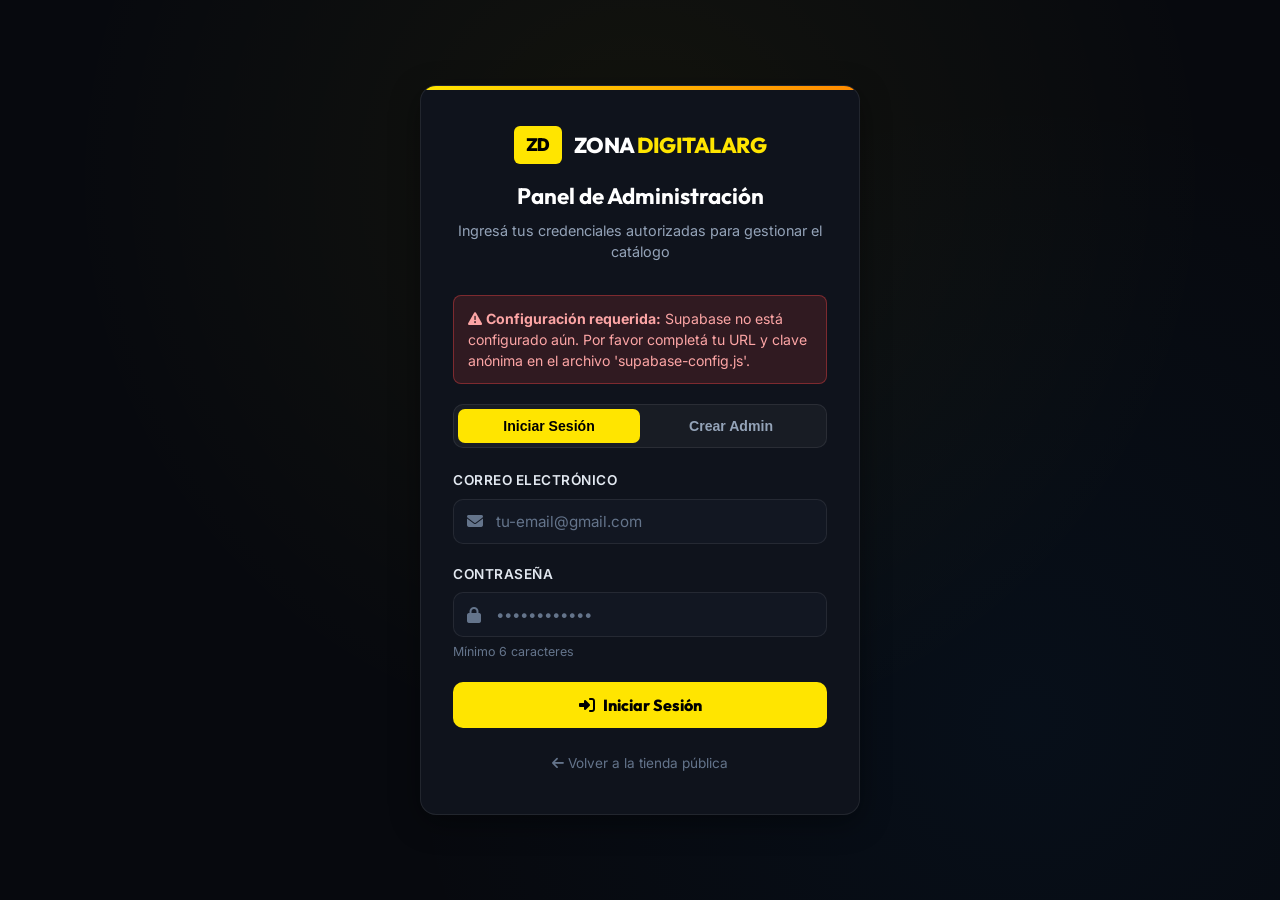
==== commit f3033d93: "Add files via upload" ====
--- a/admin/index.html
+++ b/admin/index.html
@@ -773,6 +773,6 @@
     <script src="../games.js"></script>
     
     <!-- Lógica del Panel de Administración -->
-    <script src="admin.js?v=2"></script>
+    <script src="admin.js?v=3"></script>
 </body>
 </html>
